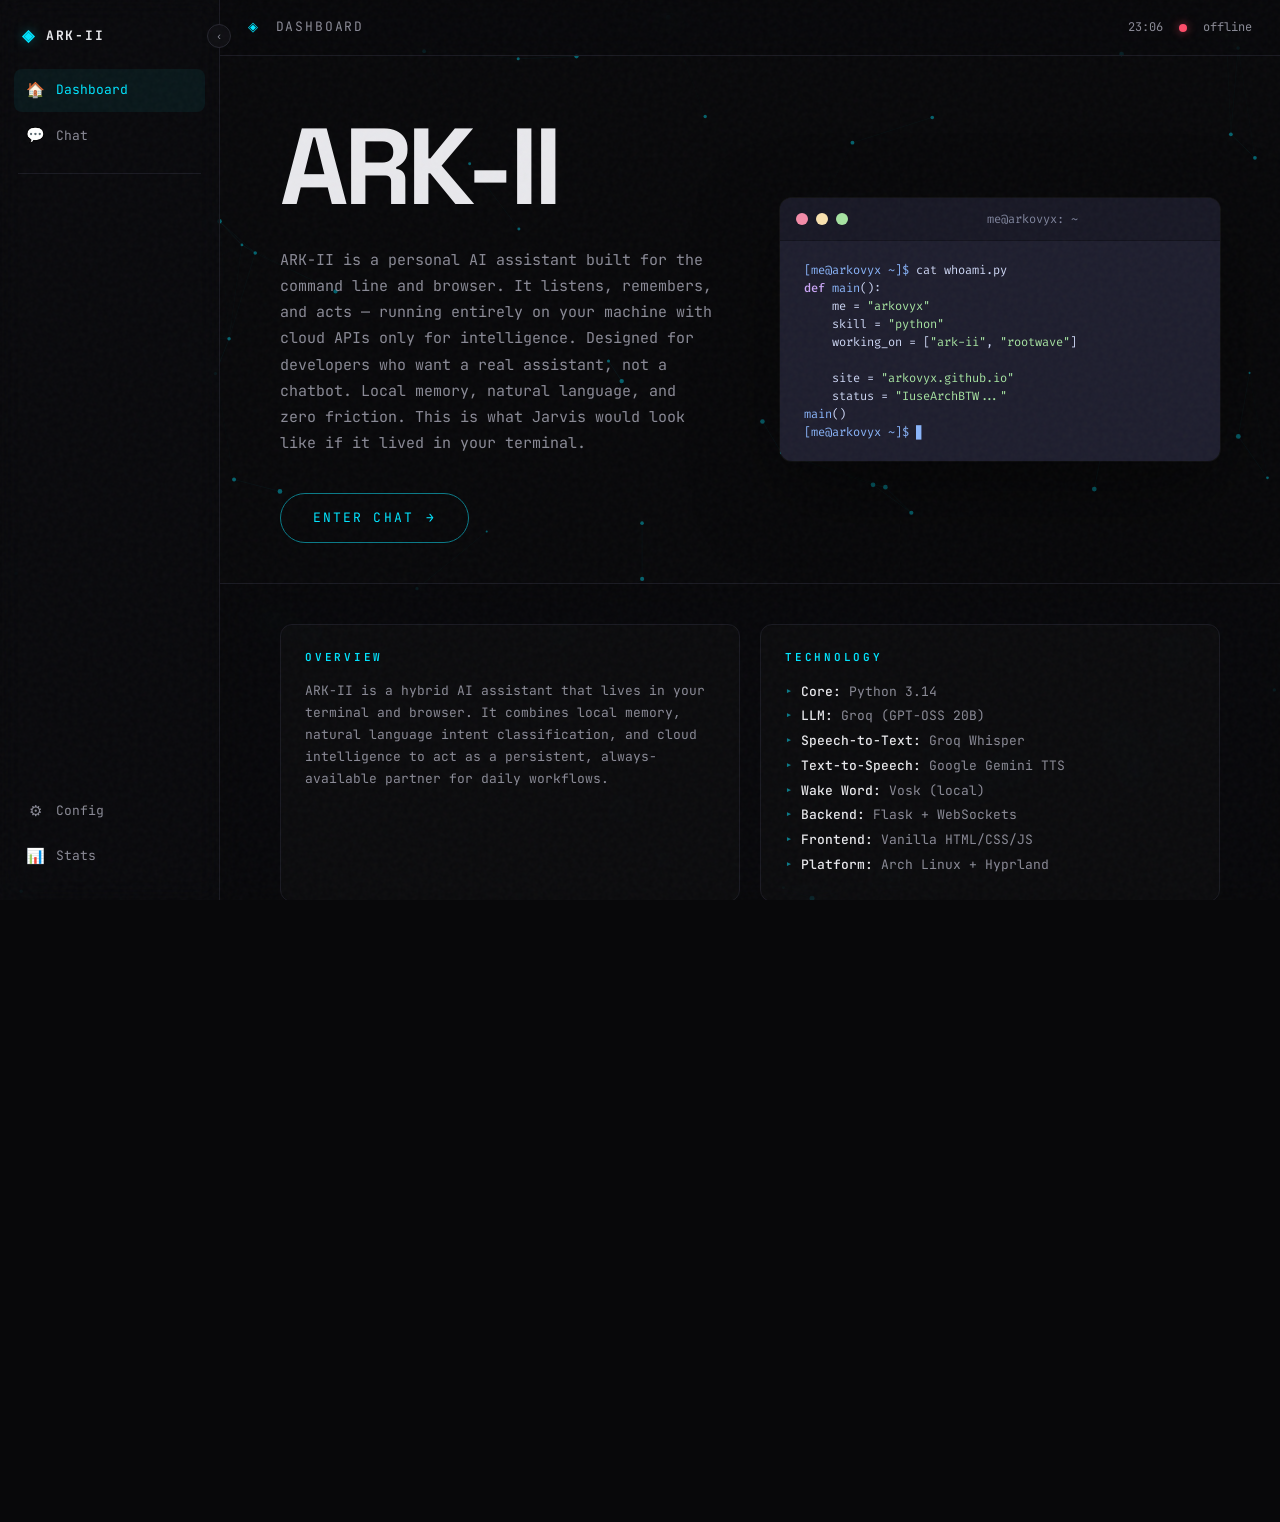
==== web/index.html @ 4f097d8c "fix: prevent duplicate side panel rendering" ====
<!DOCTYPE html>
<html lang="en">
<head>
    <meta charset="UTF-8" />
    <meta name="viewport" content="width=device-width, initial-scale=1.0" />
    <title>ARK-II</title>
    <link rel="preconnect" href="https://fonts.googleapis.com">
    <link rel="preconnect" href="https://fonts.gstatic.com" crossorigin>
    <link href="https://fonts.googleapis.com/css2?family=JetBrains+Mono:wght@300;400;500;700&display=swap" rel="stylesheet">
    <link href="https://fonts.googleapis.com/css2?family=Fira+Code:wght@300;400;500;700&display=swap" rel="stylesheet">
    <link href="https://fonts.googleapis.com/css2?family=Space+Grotesk:wght@300;400;500;600;700&display=swap" rel="stylesheet">
    <link rel="stylesheet" href="style.css" />
</head>
<body class="dashboard-body">
    <div class="grain"></div>
    <canvas id="bg-particles"></canvas>

    <aside class="sidebar" id="sidebar">
        <div class="sidebar-brand">
            <span class="mark">◈</span>
            <span class="name">ARK-II</span>
        </div>
        <a class="nav-item active" href="/">
            <span class="icon">🏠</span>
            <span class="label">Dashboard</span>
        </a>
        <a class="nav-item" href="/chat">
            <span class="icon">💬</span>
            <span class="label">Chat</span>
        </a>
        <div class="sidebar-divider"></div>
        <div class="sidebar-bottom">
            <a class="nav-item" href="#">
                <span class="icon">⚙</span>
                <span class="label">Config</span>
            </a>
            <a class="nav-item" href="#">
                <span class="icon">📊</span>
                <span class="label">Stats</span>
            </a>
        </div>
        <button class="sidebar-toggle" id="sidebar-toggle" title="Toggle sidebar">‹</button>
    </aside>

    <main class="main dashboard-main">
        <header class="header">
            <div class="page-title"><span class="mark">◈</span> Dashboard</div>
            <div class="header-right">
                <span class="clock" id="clock">--:--</span>
                <span class="status-dot" id="status-dot"></span>
                <span class="status-text" id="status-text">connecting</span>
            </div>
        </header>

        <section class="hero-section">
            <div class="hero-left">
                <h1 class="hero-title">ARK-II</h1>
                <p class="hero-description">
                    ARK-II is a personal AI assistant built for the command line and browser.
                    It listens, remembers, and acts — running entirely on your machine with
                    cloud APIs only for intelligence. Designed for developers who want a
                    real assistant, not a chatbot. Local memory, natural language, and
                    zero friction. This is what Jarvis would look like if it lived in
                    your terminal.
                </p>
                <a href="/chat" class="cta-button">
                    <span>Enter Chat</span>
                    <span class="arrow">→</span>
                </a>
            </div>

            <div class="hero-right">
                <div class="terminal-window">
                    <div class="terminal-header">
                        <div class="terminal-dots">
                            <span class="dot dot-red"></span>
                            <span class="dot dot-yellow"></span>
                            <span class="dot dot-green"></span>
                        </div>
                        <div class="terminal-title">me@arkovyx: ~</div>
                    </div>
                    <div class="terminal-body">
<pre class="terminal-pre">
<span class="t-prompt">[me@arkovyx ~]$</span> <span class="t-cmd">cat whoami.py</span>
<span class="t-code"><span class="t-kw">def</span> <span class="t-fn">main</span>():
    me = <span class="t-str">"arkovyx"</span>
    skill = <span class="t-str">"python"</span>
    working_on = [<span class="t-str">"ark-ii"</span>, <span class="t-str">"rootwave"</span>]

    site = <span class="t-str">"arkovyx.github.io"</span>
    status = <span class="t-str">"IuseArchBTW..."</span>
<span class="t-fn">main</span>()</span>
<span class="t-prompt">[me@arkovyx ~]$</span> <span class="t-cursor">▊</span>
</pre>
                    </div>
                </div>
            </div>
        </section>

        <section class="docs-section">
            <div class="docs-grid">
                <div class="doc-panel">
                    <div class="doc-title">Overview</div>
                    <p class="doc-text">
                        ARK-II is a hybrid AI assistant that lives in your terminal and
                        browser. It combines local memory, natural language intent
                        classification, and cloud intelligence to act as a persistent,
                        always-available partner for daily workflows.
                    </p>
                </div>

                <div class="doc-panel">
                    <div class="doc-title">Technology</div>
                    <ul class="doc-list">
                        <li><strong>Core:</strong> Python 3.14</li>
                        <li><strong>LLM:</strong> Groq (GPT-OSS 20B)</li>
                        <li><strong>Speech-to-Text:</strong> Groq Whisper</li>
                        <li><strong>Text-to-Speech:</strong> Google Gemini TTS</li>
                        <li><strong>Wake Word:</strong> Vosk (local)</li>
                        <li><strong>Backend:</strong> Flask + WebSockets</li>
                        <li><strong>Frontend:</strong> Vanilla HTML/CSS/JS</li>
                        <li><strong>Platform:</strong> Arch Linux + Hyprland</li>
                    </ul>
                </div>

                <div class="doc-panel">
                    <div class="doc-title">Real-World Problems</div>
                    <ul class="doc-list">
                        <li>Remembering context across sessions</li>
                        <li>Managing reminders without opening apps</li>
                        <li>Quick voice-to-action without lifting hands</li>
                        <li>Summarizing active windows on demand</li>
                        <li>Reading and writing from the terminal</li>
                    </ul>
                </div>

                <div class="doc-panel">
                    <div class="doc-title">How It Works</div>
                    <ul class="doc-list">
                        <li>User input (terminal, web, or voice)</li>
                        <li>Intent classified by NLP layer</li>
                        <li>Handler executes locally or calls AI</li>
                        <li>State written to <code>data/state.json</code></li>
                        <li>Web UI polls state every 500ms</li>
                        <li>Response spoken via Gemini TTS</li>
                    </ul>
                </div>

                <div class="doc-panel">
                    <div class="doc-title">Project Structure</div>
                    <ul class="doc-list code-list">
                        <li>src/core — brain, NLP, state</li>
                        <li>src/features — memory, reminders, voice</li>
                        <li>src/utils — paths, helpers</li>
                        <li>web — dashboard + chat UI</li>
                        <li>data — memory, state, commands</li>
                        <li>server.py — Flask bridge</li>
                    </ul>
                </div>

                <div class="doc-panel">
                    <div class="doc-title">Conclusion</div>
                    <p class="doc-text">
                        ARK-II is not a toy. It is a system designed to feel like a
                        true extension of the user — persistent, useful, and quiet.
                        Built on open tools, running on Arch Linux, and designed to
                        scale with the user's needs.
                    </p>
                </div>
            </div>
        </section>

        <footer class="footer">
            <div class="footer-icons">
                <a class="icon-link" href="https://github.com/arkovyx/ark-ii/" target="_blank" title="GitHub">
                    <svg width="16" height="16" viewBox="0 0 24 24" fill="currentColor">
                        <path d="M12 .5C5.65.5.5 5.65.5 12c0 5.08 3.29 9.39 7.86 10.91.58.1.79-.25.79-.56v-2c-3.2.7-3.88-1.36-3.88-1.36-.52-1.32-1.28-1.67-1.28-1.67-1.05-.72.08-.7.08-.7 1.16.08 1.77 1.19 1.77 1.19 1.03 1.77 2.7 1.26 3.36.96.1-.75.4-1.26.73-1.55-2.55-.29-5.24-1.28-5.24-5.68 0-1.26.45-2.29 1.19-3.1-.12-.29-.52-1.46.11-3.05 0 0 .97-.31 3.18 1.19a11 11 0 0 1 5.8 0c2.2-1.5 3.17-1.19 3.17-1.19.63 1.59.23 2.76.11 3.05.74.81 1.19 1.84 1.19 3.1 0 4.41-2.7 5.38-5.26 5.67.41.36.78 1.06.78 2.14v3.17c0 .31.21.67.8.56A11.5 11.5 0 0 0 23.5 12C23.5 5.65 18.35.5 12 .5z"/>
                    </svg>
                </a>
                <a class="icon-link" href="https://arkovyx.github.io/" target="_blank" title="Portfolio">
                    <svg width="16" height="16" viewBox="0 0 24 24" fill="none" stroke="currentColor" stroke-width="2" stroke-linecap="round" stroke-linejoin="round">
                        <circle cx="12" cy="12" r="10"/>
                        <line x1="2" y1="12" x2="22" y2="12"/>
                        <path d="M12 2a15.3 15.3 0 0 1 4 10 15.3 15.3 0 0 1-4 10 15.3 15.3 0 0 1-4-10 15.3 15.3 0 0 1 4-10z"/>
                    </svg>
                </a>
                <span class="icon-link" title="YouTube">
                    <svg width="16" height="16" viewBox="0 0 24 24" fill="currentColor">
                        <path d="M23.5 6.2a3 3 0 0 0-2.1-2.1C19.5 3.5 12 3.5 12 3.5s-7.5 0-9.4.6A3 3 0 0 0 .5 6.2C0 8.1 0 12 0 12s0 3.9.5 5.8a3 3 0 0 0 2.1 2.1c1.9.6 9.4.6 9.4.6s7.5 0 9.4-.6a3 3 0 0 0 2.1-2.1c.5-1.9.5-5.8.5-5.8s0-3.9-.5-5.8zM9.6 15.6V8.4l6.3 3.6-6.3 3.6z"/>
                    </svg>
                </span>
                <span class="icon-link" title="Instagram">
                    <svg width="16" height="16" viewBox="0 0 24 24" fill="none" stroke="currentColor" stroke-width="2" stroke-linecap="round" stroke-linejoin="round">
                        <rect x="2" y="2" width="20" height="20" rx="5"/>
                        <path d="M16 11.4a4 4 0 1 1-7.9 1.2 4 4 0 0 1 7.9-1.2z"/>
                        <line x1="17.5" y1="6.5" x2="17.5" y2="6.5"/>
                    </svg>
                </span>
            </div>
            <div class="footer-meta">v2.0.0 · Made by arkovyx · © 2026</div>
        </footer>
    </main>

    <script src="dashboard.js"></script>
</body>
</html>
---- web/style.css ----
/* ============================================
   RESET + BASE
   ============================================ */
*, *::before, *::after {
    box-sizing: border-box;
    margin: 0;
    padding: 0;
}

:root {
    --bg: #08080a;
    --panel: #0e0e12;
    --border: #1a1a22;
    --border-2: #26262f;
    --text: #e8e8ec;
    --text-dim: #8a8a96;
    --text-faint: #4a4a52;
    --accent: #00e5ff;
    --accent-dim: #0a7a88;
    --accent-glow: rgba(0, 229, 255, 0.35);
    --warn: #ffb347;
    --err: #ff4d6a;
    --ok: #22e08b;
    --radius: 12px;
    --radius-sm: 8px;
    --ease: cubic-bezier(0.22, 0.61, 0.36, 1);
}

html, body {
    height: 100%;
    background: var(--bg);
    color: var(--text);
    font-family: 'JetBrains Mono', ui-monospace, Menlo, monospace;
    font-size: 14px;
    line-height: 1.55;
    -webkit-font-smoothing: antialiased;
    overflow: hidden;
}

body {
    display: flex;
}

/* Grain overlay */
.grain {
    position: fixed;
    inset: 0;
    pointer-events: none;
    opacity: 0.035;
    z-index: 100;
    background-image: url("data:image/svg+xml,%3Csvg viewBox='0 0 200 200' xmlns='http://www.w3.org/2000/svg'%3E%3Cfilter id='n'%3E%3CfeTurbulence type='fractalNoise' baseFrequency='0.9' numOctaves='2'/%3E%3C/filter%3E%3Crect width='100%25' height='100%25' filter='url(%23n)'/%3E%3C/svg%3E");
}

/* Glows */
.glow-top, .glow-bottom {
    position: fixed;
    left: 50%;
    transform: translateX(-50%);
    pointer-events: none;
    z-index: 0;
}
.glow-top {
    top: -40%;
    width: 80vw;
    height: 80vh;
    background: radial-gradient(circle, rgba(0, 229, 255, 0.06) 0%, transparent 60%);
}
.glow-bottom {
    bottom: -50%;
    width: 90vw;
    height: 80vh;
    background: radial-gradient(circle, rgba(120, 0, 255, 0.05) 0%, transparent 60%);
}

/* ============================================
   SIDEBAR
   ============================================ */
.sidebar {
    width: 220px;
    background: rgba(10, 10, 14, 0.6);
    backdrop-filter: blur(12px);
    border-right: 1px solid var(--border);
    display: flex;
    flex-direction: column;
    padding: 20px 14px;
    transition: width 0.25s var(--ease);
    position: relative;
    z-index: 10;
}

.sidebar.collapsed {
    width: 60px;
}

.sidebar-brand {
    display: flex;
    align-items: center;
    gap: 10px;
    font-weight: 700;
    letter-spacing: 0.14em;
    font-size: 13px;
    padding: 4px 8px 20px;
    color: var(--text);
    white-space: nowrap;
    overflow: hidden;
}

.sidebar-brand .mark {
    color: var(--accent);
    text-shadow: 0 0 12px var(--accent-glow);
    font-size: 16px;
    flex-shrink: 0;
}

.sidebar.collapsed .sidebar-brand .name {
    opacity: 0;
    width: 0;
}

.nav-item {
    display: flex;
    align-items: center;
    gap: 12px;
    padding: 10px 12px;
    border-radius: var(--radius-sm);
    color: var(--text-dim);
    text-decoration: none;
    font-size: 13px;
    transition: all 0.2s var(--ease);
    margin-bottom: 2px;
    white-space: nowrap;
    overflow: hidden;
}

.nav-item:hover {
    background: rgba(255, 255, 255, 0.03);
    color: var(--text);
}

.nav-item.active {
    background: rgba(0, 229, 255, 0.06);
    color: var(--accent);
}

.nav-item .icon {
    flex-shrink: 0;
    width: 18px;
    text-align: center;
    font-size: 15px;
}

.sidebar.collapsed .nav-item .label {
    opacity: 0;
    width: 0;
}

.sidebar-divider {
    height: 1px;
    background: var(--border);
    margin: 14px 4px;
}

.sidebar-bottom {
    margin-top: auto;
}

.sidebar-toggle {
    position: absolute;
    top: 24px;
    right: -12px;
    width: 24px;
    height: 24px;
    border-radius: 50%;
    background: var(--panel);
    border: 1px solid var(--border-2);
    color: var(--text-dim);
    cursor: pointer;
    font-size: 11px;
    display: flex;
    align-items: center;
    justify-content: center;
    transition: all 0.2s var(--ease);
    z-index: 11;
}

.sidebar-toggle:hover {
    color: var(--accent);
    border-color: var(--accent-dim);
}

/* ============================================
   MAIN AREA
   ============================================ */
.main {
    flex: 1;
    display: flex;
    flex-direction: column;
    position: relative;
    z-index: 5;
    min-width: 0;
}

.header {
    height: 56px;
    display: flex;
    align-items: center;
    justify-content: space-between;
    padding: 0 28px;
    border-bottom: 1px solid var(--border);
    background: rgba(8, 8, 10, 0.4);
    backdrop-filter: blur(12px);
}

.page-title {
    font-size: 13px;
    letter-spacing: 0.14em;
    text-transform: uppercase;
    color: var(--text-dim);
}

.header-right {
    display: flex;
    align-items: center;
    gap: 16px;
    font-size: 12px;
    color: var(--text-dim);
}

.clock {
    font-variant-numeric: tabular-nums;
}

.status-dot {
    width: 8px;
    height: 8px;
    border-radius: 50%;
    background: var(--text-faint);
    transition: all 0.3s var(--ease);
}

.status-dot.online {
    background: var(--ok);
    box-shadow: 0 0 10px rgba(34, 224, 139, 0.6);
    animation: dot-pulse 2s ease-in-out infinite;
}

.status-dot.offline {
    background: var(--err);
    box-shadow: 0 0 10px rgba(255, 77, 106, 0.6);
}

@keyframes dot-pulse {
    0%, 100% { opacity: 1; }
    50% { opacity: 0.5; }
}

.status-text {
    color: var(--text-dim);
    text-transform: lowercase;
}

/* ============================================
   DASHBOARD PAGE
   ============================================ */
.dashboard {
    flex: 1;
    display: flex;
    flex-direction: column;
    align-items: center;
    justify-content: center;
    position: relative;
    padding: 40px;
}

.dashboard canvas {
    position: absolute;
    inset: 0;
    width: 100%;
    height: 100%;
    z-index: 1;
}

.dashboard-content {
    position: relative;
    z-index: 2;
    display: flex;
    flex-direction: column;
    align-items: center;
    gap: 28px;
    text-align: center;
}

.wordmark {
    font-size: 44px;
    font-weight: 700;
    letter-spacing: 0.2em;
    color: var(--text);
    text-shadow: 0 0 30px rgba(0, 229, 255, 0.15);
}

.wordmark .mark {
    color: var(--accent);
    text-shadow: 0 0 30px var(--accent-glow);
}

.tagline {
    font-size: 12px;
    letter-spacing: 0.3em;
    text-transform: uppercase;
    color: var(--text-faint);
    margin-top: -16px;
}

.state-label {
    font-size: 11px;
    letter-spacing: 0.4em;
    text-transform: uppercase;
    color: var(--text-faint);
    transition: color 0.3s var(--ease);
}

.state-label.thinking { color: var(--warn); }
.state-label.speaking { color: var(--accent); text-shadow: 0 0 12px var(--accent-glow); }

.cta {
    display: inline-flex;
    align-items: center;
    gap: 8px;
    padding: 12px 28px;
    border: 1px solid var(--accent-dim);
    border-radius: 999px;
    background: rgba(0, 229, 255, 0.04);
    color: var(--accent);
    text-decoration: none;
    font-size: 12px;
    letter-spacing: 0.16em;
    text-transform: uppercase;
    transition: all 0.25s var(--ease);
    margin-top: 8px;
}

.cta:hover {
    background: rgba(0, 229, 255, 0.1);
    border-color: var(--accent);
    box-shadow: 0 0 30px rgba(0, 229, 255, 0.15);
    transform: translateY(-1px);
}

.dashboard-footer {
    position: absolute;
    bottom: 28px;
    left: 50%;
    transform: translateX(-50%);
    display: flex;
    gap: 28px;
    z-index: 3;
}

.icon-link {
    color: var(--text-faint);
    font-size: 18px;
    text-decoration: none;
    transition: all 0.25s var(--ease);
    display: flex;
    align-items: center;
    justify-content: center;
    width: 32px;
    height: 32px;
    border-radius: 50%;
}

.icon-link:hover {
    color: var(--accent);
    background: rgba(0, 229, 255, 0.06);
    transform: translateY(-2px);
}

/* ============================================
   CHAT PAGE
   ============================================ */
.chat-log {
    flex: 1;
    overflow-y: auto;
    padding: 24px 48px 24px;
    scroll-behavior: smooth;
}

.chat-log::-webkit-scrollbar {
    width: 6px;
}

.chat-log::-webkit-scrollbar-track {
    background: transparent;
}

.chat-log::-webkit-scrollbar-thumb {
    background: var(--border-2);
    border-radius: 3px;
}

.chat-log::-webkit-scrollbar-thumb:hover {
    background: var(--text-faint);
}

.empty {
    height: 100%;
    display: flex;
    flex-direction: column;
    align-items: center;
    justify-content: center;
    gap: 12px;
    color: var(--text-faint);
}

.empty-line {
    font-size: 24px;
    color: var(--border-2);
    animation: pulse-mark 4s ease-in-out infinite;
}

@keyframes pulse-mark {
    0%, 100% { opacity: 1; }
    50% { opacity: 0.3; }
}

.empty-text {
    font-size: 12px;
    letter-spacing: 0.1em;
}

.message {
    display: grid;
    grid-template-columns: 80px 1fr;
    gap: 20px;
    padding: 18px 0;
    opacity: 0;
    transform: translateY(6px);
    animation: msg-in 0.4s var(--ease) forwards;
    position: relative;
}

@keyframes msg-in {
    to {
        opacity: 1;
        transform: translateY(0);
    }
}

.message + .message {
    border-top: 1px solid var(--border);
}

.message .who {
    font-size: 11px;
    text-transform: uppercase;
    letter-spacing: 0.15em;
    color: var(--text-faint);
    padding-top: 3px;
    display: flex;
    flex-direction: column;
    gap: 4px;
}

.message .who .time {
    color: var(--text-faint);
    font-size: 10px;
    letter-spacing: 0.05em;
    text-transform: none;
    opacity: 0.6;
}

.message.user .who .label { color: var(--accent-dim); }
.message.ark .who .label { color: var(--accent); }

.message .what {
    color: var(--text);
    white-space: pre-wrap;
    word-break: break-word;
    line-height: 1.65;
    position: relative;
}

.message.user .what {
    color: var(--text-dim);
}

.copy-btn {
    position: absolute;
    top: 0;
    right: 0;
    background: var(--panel);
    border: 1px solid var(--border-2);
    color: var(--text-faint);
    padding: 4px 10px;
    border-radius: 6px;
    font-family: inherit;
    font-size: 10px;
    letter-spacing: 0.1em;
    cursor: pointer;
    opacity: 0;
    transition: all 0.2s var(--ease);
    text-transform: uppercase;
}

.message:hover .copy-btn {
    opacity: 1;
}

.copy-btn:hover {
    color: var(--accent);
    border-color: var(--accent-dim);
    background: rgba(0, 229, 255, 0.05);
}

.copy-btn.copied {
    color: var(--ok);
    border-color: var(--ok);
}

/* ============================================
   INPUT BAR
   ============================================ */
.input-bar {
    display: grid;
    grid-template-columns: 24px 1fr auto auto;
    align-items: center;
    gap: 12px;
    padding: 14px 28px;
    border-top: 1px solid var(--border);
    background: rgba(8, 8, 10, 0.6);
    backdrop-filter: blur(12px);
}

.prompt-symbol {
    color: var(--accent);
    font-size: 18px;
    text-shadow: 0 0 12px var(--accent-glow);
    transition: opacity 0.3s var(--ease);
}

.input-bar:focus-within .prompt-symbol {
    animation: pulse-mark 1.6s ease-in-out infinite;
}

#input {
    background: transparent;
    border: none;
    outline: none;
    color: var(--text);
    font-family: inherit;
    font-size: 14px;
    letter-spacing: 0.02em;
    caret-color: var(--accent);
    padding: 8px 0;
    min-width: 0;
}

#input::placeholder {
    color: var(--text-faint);
    font-style: italic;
}

.mic-btn, .send-btn {
    background: transparent;
    border: 1px solid var(--border-2);
    color: var(--text-dim);
    width: 38px;
    height: 38px;
    border-radius: var(--radius-sm);
    cursor: pointer;
    font-family: inherit;
    font-size: 15px;
    transition: all 0.2s var(--ease);
    display: flex;
    align-items: center;
    justify-content: center;
    position: relative;
}

.mic-btn:disabled {
    opacity: 0.35;
    cursor: not-allowed;
}

.mic-btn:not(:disabled):hover {
    border-color: var(--accent-dim);
    color: var(--accent);
}

.send-btn:hover {
    border-color: var(--accent-dim);
    color: var(--accent);
    background: rgba(0, 229, 255, 0.05);
}

.send-btn:active {
    transform: scale(0.94);
}

/* Tooltip */
.mic-btn::after {
    content: "mic coming soon";
    position: absolute;
    bottom: calc(100% + 8px);
    left: 50%;
    transform: translateX(-50%);
    background: var(--panel);
    border: 1px solid var(--border-2);
    color: var(--text-dim);
    padding: 4px 10px;
    border-radius: 6px;
    font-size: 10px;
    white-space: nowrap;
    opacity: 0;
    pointer-events: none;
    transition: opacity 0.2s var(--ease);
    letter-spacing: 0.05em;
}

.mic-btn:disabled:hover::after {
    opacity: 1;
}

/* ============================================
   DASHBOARD PAGE — LAYOUT
   ============================================ */
.dashboard-page .main {
    height: 100vh;
}

.dashboard {
    flex: 1;
    display: grid;
    grid-template-rows: 1fr auto auto;
    position: relative;
    overflow: hidden;
}

.dashboard canvas {
    position: absolute;
    inset: 0;
    width: 100%;
    height: 100%;
    z-index: 1;
}

.dashboard-hero {
    position: relative;
    z-index: 2;
    display: flex;
    flex-direction: column;
    align-items: center;
    justify-content: center;
    gap: 12px;
    padding: 40px;
    pointer-events: none;
}

.wordmark {
    font-size: 42px;
    font-weight: 700;
    letter-spacing: 0.22em;
    color: var(--text);
    text-shadow: 0 0 30px rgba(0, 229, 255, 0.15);
    pointer-events: auto;
}

.wordmark .mark {
    color: var(--accent);
    text-shadow: 0 0 30px var(--accent-glow);
}

.tagline {
    font-size: 11px;
    letter-spacing: 0.32em;
    text-transform: uppercase;
    color: var(--text-faint);
    pointer-events: auto;
}

.state-label {
    font-size: 11px;
    letter-spacing: 0.4em;
    text-transform: uppercase;
    color: var(--text-faint);
    transition: color 0.3s var(--ease);
    margin-top: 8px;
}

.state-label.thinking { color: var(--warn); }
.state-label.speaking { color: var(--accent); text-shadow: 0 0 12px var(--accent-glow); }

/* Info grid */
.dashboard-grid {
    position: relative;
    z-index: 2;
    display: grid;
    grid-template-columns: 1fr 1fr;
    gap: 16px;
    padding: 24px 48px;
    border-top: 1px solid var(--border);
    background: rgba(8, 8, 10, 0.55);
    backdrop-filter: blur(14px);
}

.panel {
    display: flex;
    flex-direction: column;
    gap: 4px;
}

.panel-title {
    font-size: 10px;
    letter-spacing: 0.25em;
    text-transform: uppercase;
    color: var(--text-faint);
    margin-bottom: 10px;
}

.stat-row {
    display: flex;
    justify-content: space-between;
    align-items: center;
    padding: 6px 0;
    font-size: 13px;
    border-bottom: 1px solid transparent;
    transition: border-color 0.2s var(--ease);
}

.stat-row:hover {
    border-bottom-color: var(--border);
}

.stat-label {
    color: var(--text-faint);
    letter-spacing: 0.05em;
}

.stat-value {
    color: var(--text);
    font-variant-numeric: tabular-nums;
}

.action-row {
    display: grid;
    grid-template-columns: 24px 1fr 20px;
    align-items: center;
    gap: 12px;
    padding: 10px 0;
    color: var(--text-dim);
    text-decoration: none;
    font-size: 13px;
    transition: all 0.2s var(--ease);
    border-radius: 6px;
}

.action-row:hover {
    color: var(--accent);
    padding-left: 6px;
}

.action-icon {
    font-size: 15px;
    text-align: center;
}

.action-label {
    letter-spacing: 0.03em;
}

.action-arrow {
    opacity: 0.4;
    transition: transform 0.2s var(--ease), opacity 0.2s var(--ease);
    font-size: 14px;
}

.action-row:hover .action-arrow {
    opacity: 1;
    transform: translateX(4px);
}

/* Footer */
.footer {
    position: relative;
    z-index: 2;
    display: flex;
    flex-direction: column;
    align-items: center;
    gap: 10px;
    padding: 18px 48px;
    border-top: 1px solid var(--border);
    background: rgba(8, 8, 10, 0.6);
    backdrop-filter: blur(12px);
}

.footer-icons {
    display: flex;
    gap: 20px;
}

.icon-link {
    color: var(--text-faint);
    width: 30px;
    height: 30px;
    display: flex;
    align-items: center;
    justify-content: center;
    border-radius: 50%;
    transition: all 0.2s var(--ease);
    text-decoration: none;
    cursor: pointer;
}

.icon-link:hover {
    color: var(--accent);
    background: rgba(0, 229, 255, 0.06);
    transform: translateY(-1px);
}

.footer-meta {
    font-size: 10px;
    letter-spacing: 0.15em;
    color: var(--text-faint);
    text-transform: uppercase;
}

/* Page title mark */
.page-title .mark {
    color: var(--accent);
    margin-right: 6px;
}

/* ============================================
   SMALL HEADER RING (CHAT PAGE)
   ============================================ */
.header-ring {
    width: 28px;
    height: 28px;
    display: block;
    margin-right: 4px;
}

/* ============================================
   CHAT PAGE — BACKGROUND RING
   ============================================ */
#bg-ring {
    position: fixed;
    inset: 0;
    width: 100vw;
    height: 100vh;
    z-index: 0;
    pointer-events: none;
}

/* Chat page: make sure main + sidebar are above the ring */
.chat-body .main,
.chat-body .sidebar {
    position: relative;
    z-index: 2;
}

/* Make chat and sidebar semi-transparent to show the ring */
.chat-body .chat-log {
    background: rgba(8, 8, 10, 0.55);
    backdrop-filter: blur(14px);
}

.chat-body .sidebar {
    background: rgba(10, 10, 14, 0.65);
    backdrop-filter: blur(16px);
}

.chat-body .header,
.chat-body .input-bar {
    background: rgba(8, 8, 10, 0.7);
    backdrop-filter: blur(14px);
}

/* ============================================
   DASHBOARD — MINIMAL (emptied for future idea)
   ============================================ */
.dashboard-page .dashboard {
    grid-template-rows: 1fr;
}

.dashboard-page .dashboard-hero {
    display: none;
}

.dashboard-page .dashboard-grid {
    display: none;
}

/* ============================================
   DASHBOARD PAGE — COMPLETE STYLES
   ============================================ */
.dashboard-body {
    overflow-y: auto;
    display: block;
}

#bg-particles {
    position: fixed;
    inset: 0;
    width: 100vw;
    height: 100vh;
    z-index: 0;
    pointer-events: none;
}

.dashboard-body .sidebar {
    position: fixed;
    left: 0;
    top: 0;
    height: 100vh;
    z-index: 10;
}

.dashboard-main {
    margin-left: 220px;
    min-height: 100vh;
    display: flex;
    flex-direction: column;
    position: relative;
    z-index: 2;
    transition: margin-left 0.25s var(--ease);
}

.sidebar.collapsed ~ .dashboard-main {
    margin-left: 60px;
}

/* ============================================
   HERO SECTION
   ============================================ */
.hero-section {
    flex: 1;
    display: grid;
    grid-template-columns: 1fr 1fr;
    gap: 60px;
    align-items: center;
    padding: 60px 60px 40px;
    max-width: 1400px;
    margin: 0 auto;
    width: 100%;
}

.hero-left {
    display: flex;
    flex-direction: column;
    gap: 28px;
}

.hero-title {
    font-family: 'Space Grotesk', sans-serif;
    font-size: 108px;
    font-weight: 700;
    line-height: 0.95;
    letter-spacing: -0.04em;
    color: var(--text);
    cursor: default;
    transition: all 0.4s var(--ease);
    position: relative;
    background: linear-gradient(135deg, var(--text) 0%, var(--text) 40%, var(--accent) 100%);
    background-size: 200% 200%;
    background-position: 0% 50%;
    -webkit-background-clip: text;
    background-clip: text;
    -webkit-text-fill-color: transparent;
    animation: hero-gradient 8s ease infinite;
}

.hero-title:hover {
    text-shadow: 0 0 60px rgba(0, 229, 255, 0.4);
    letter-spacing: -0.02em;
}

@keyframes hero-gradient {
    0%, 100% { background-position: 0% 50%; }
    50% { background-position: 100% 50%; }
}

.hero-description {
    font-size: 15px;
    line-height: 1.75;
    color: var(--text-dim);
    max-width: 520px;
}

.cta-button {
    display: inline-flex;
    align-items: center;
    gap: 12px;
    padding: 14px 32px;
    background: transparent;
    border: 1px solid var(--accent-dim);
    border-radius: 999px;
    color: var(--accent);
    text-decoration: none;
    font-size: 13px;
    letter-spacing: 0.16em;
    text-transform: uppercase;
    transition: all 0.25s var(--ease);
    align-self: flex-start;
    margin-top: 8px;
}

.cta-button:hover {
    background: rgba(0, 229, 255, 0.08);
    border-color: var(--accent);
    box-shadow: 0 0 40px rgba(0, 229, 255, 0.15);
    transform: translateX(4px);
}

.cta-button .arrow {
    transition: transform 0.25s var(--ease);
}

.cta-button:hover .arrow {
    transform: translateX(4px);
}

/* ============================================
   TERMINAL WINDOW
   ============================================ */
.hero-right {
    display: flex;
    justify-content: flex-end;
}

.terminal-window {
    width: 100%;
    max-width: 640px;
    border-radius: 12px;
    overflow: hidden;
    box-shadow:
        0 30px 80px rgba(0, 0, 0, 0.5),
        0 0 0 1px rgba(255, 255, 255, 0.05);
    background: #1e1e2e;
}

.terminal-header {
    background: #181825;
    padding: 12px 16px;
    display: flex;
    align-items: center;
    gap: 12px;
    border-bottom: 1px solid #11111b;
}

.terminal-dots {
    display: flex;
    gap: 8px;
}

.dot {
    width: 12px;
    height: 12px;
    border-radius: 50%;
}

.dot-red    { background: #f38ba8; }
.dot-yellow { background: #f9e2af; }
.dot-green  { background: #a6e3a1; }

.terminal-title {
    font-family: 'Fira Code', monospace;
    font-size: 12px;
    color: #7f849c;
    margin-left: auto;
    margin-right: auto;
}

.terminal-body {
    padding: 20px 24px;
    font-family: 'Fira Code', monospace;
    font-size: 12px;
    line-height: 1.5;
    color: #cdd6f4;
    overflow-x: auto;
}

.terminal-pre {
    margin: 0;
    white-space: pre;
    font-family: 'Fira Code', monospace;
}

.t-prompt { color: #89b4fa; }
.t-cmd    { color: #cdd6f4; }
.t-key    { color: #cba6f7; font-weight: 500; }
.t-val    { color: #cdd6f4; }
.t-icon   { color: #89dceb; }
.t-sep    { color: #45475a; }
.t-band   { color: #f9e2af; }
.t-band-text { color: #f38ba8; font-weight: 600; }
.t-cursor {
    color: #89b4fa;
    animation: blink 1s step-end infinite;
}

@keyframes blink {
    0%, 50% { opacity: 1; }
    51%, 100% { opacity: 0; }
}

/* ============================================
   DOCS SECTION
   ============================================ */
.docs-section {
    padding: 40px 60px 40px;
    max-width: 1400px;
    margin: 0 auto;
    width: 100%;
    border-top: 1px solid var(--border);
    background: rgba(8, 8, 10, 0.4);
    backdrop-filter: blur(12px);
}

.docs-grid {
    display: grid;
    grid-template-columns: repeat(auto-fit, minmax(320px, 1fr));
    gap: 20px;
}

.doc-panel {
    background: rgba(255, 255, 255, 0.015);
    border: 1px solid var(--border);
    border-radius: 12px;
    padding: 24px;
    transition: all 0.25s var(--ease);
}

.doc-panel:hover {
    border-color: var(--border-2);
    background: rgba(255, 255, 255, 0.025);
}

.doc-title {
    font-size: 11px;
    letter-spacing: 0.25em;
    text-transform: uppercase;
    color: var(--accent);
    margin-bottom: 14px;
    font-weight: 600;
}

.doc-text {
    font-size: 13px;
    line-height: 1.7;
    color: var(--text-dim);
}

.doc-list {
    list-style: none;
    padding: 0;
    margin: 0;
}

.doc-list li {
    font-size: 13px;
    line-height: 1.9;
    color: var(--text-dim);
    padding-left: 16px;
    position: relative;
}

.doc-list li::before {
    content: "▸";
    position: absolute;
    left: 0;
    color: var(--accent-dim);
}

.doc-list strong {
    color: var(--text);
    font-weight: 500;
}

.doc-list code {
    background: rgba(0, 229, 255, 0.08);
    color: var(--accent);
    padding: 1px 6px;
    border-radius: 4px;
    font-size: 12px;
    font-family: 'JetBrains Mono', monospace;
}

.code-list li {
    font-family: 'JetBrains Mono', monospace;
    font-size: 12px;
}

/* Responsive */
@media (max-width: 1100px) {
    .hero-section {
        grid-template-columns: 1fr;
        padding: 40px 32px;
    }
    .hero-title {
        font-size: 72px;
    }
    .hero-right {
        justify-content: center;
    }
    .docs-section {
        padding: 32px;
    }
    .dashboard-main {
        margin-left: 60px;
    }
    .sidebar {
        width: 60px;
    }
    .sidebar .name,
    .sidebar .label {
        display: none;
    }
}

/* ============================================
   CHAT PAGE — LAYOUT
   ============================================ */
.chat-body {
    display: flex;
    height: 100vh;
    overflow: hidden;
}

.chat-body .sidebar {
    position: relative;
    flex-shrink: 0;
    height: 100vh;
    z-index: 10;
}

.chat-body .chat-main {
    flex: 1;
    display: flex;
    flex-direction: column;
    min-width: 0;
    position: relative;
    z-index: 5;
}

.chat-body #bg-ring {
    position: fixed;
    inset: 0;
    width: 100vw;
    height: 100vh;
    z-index: 0;
    pointer-events: none;
}

/* Make chat panels translucent so ring shows through */
.chat-body .chat-log {
    background: rgba(8, 8, 10, 0.5);
    backdrop-filter: blur(14px);
}

.chat-body .sidebar {
    background: rgba(10, 10, 14, 0.65);
    backdrop-filter: blur(16px);
}

.chat-body .header,
.chat-body .input-bar {
    background: rgba(8, 8, 10, 0.7);
    backdrop-filter: blur(14px);
}

/* Syntax highlighting for catppuccin terminal */
.t-code { color: #cdd6f4; }
.t-kw   { color: #cba6f7; font-weight: 500; }
.t-fn   { color: #89b4fa; }
.t-str  { color: #a6e3a1; }
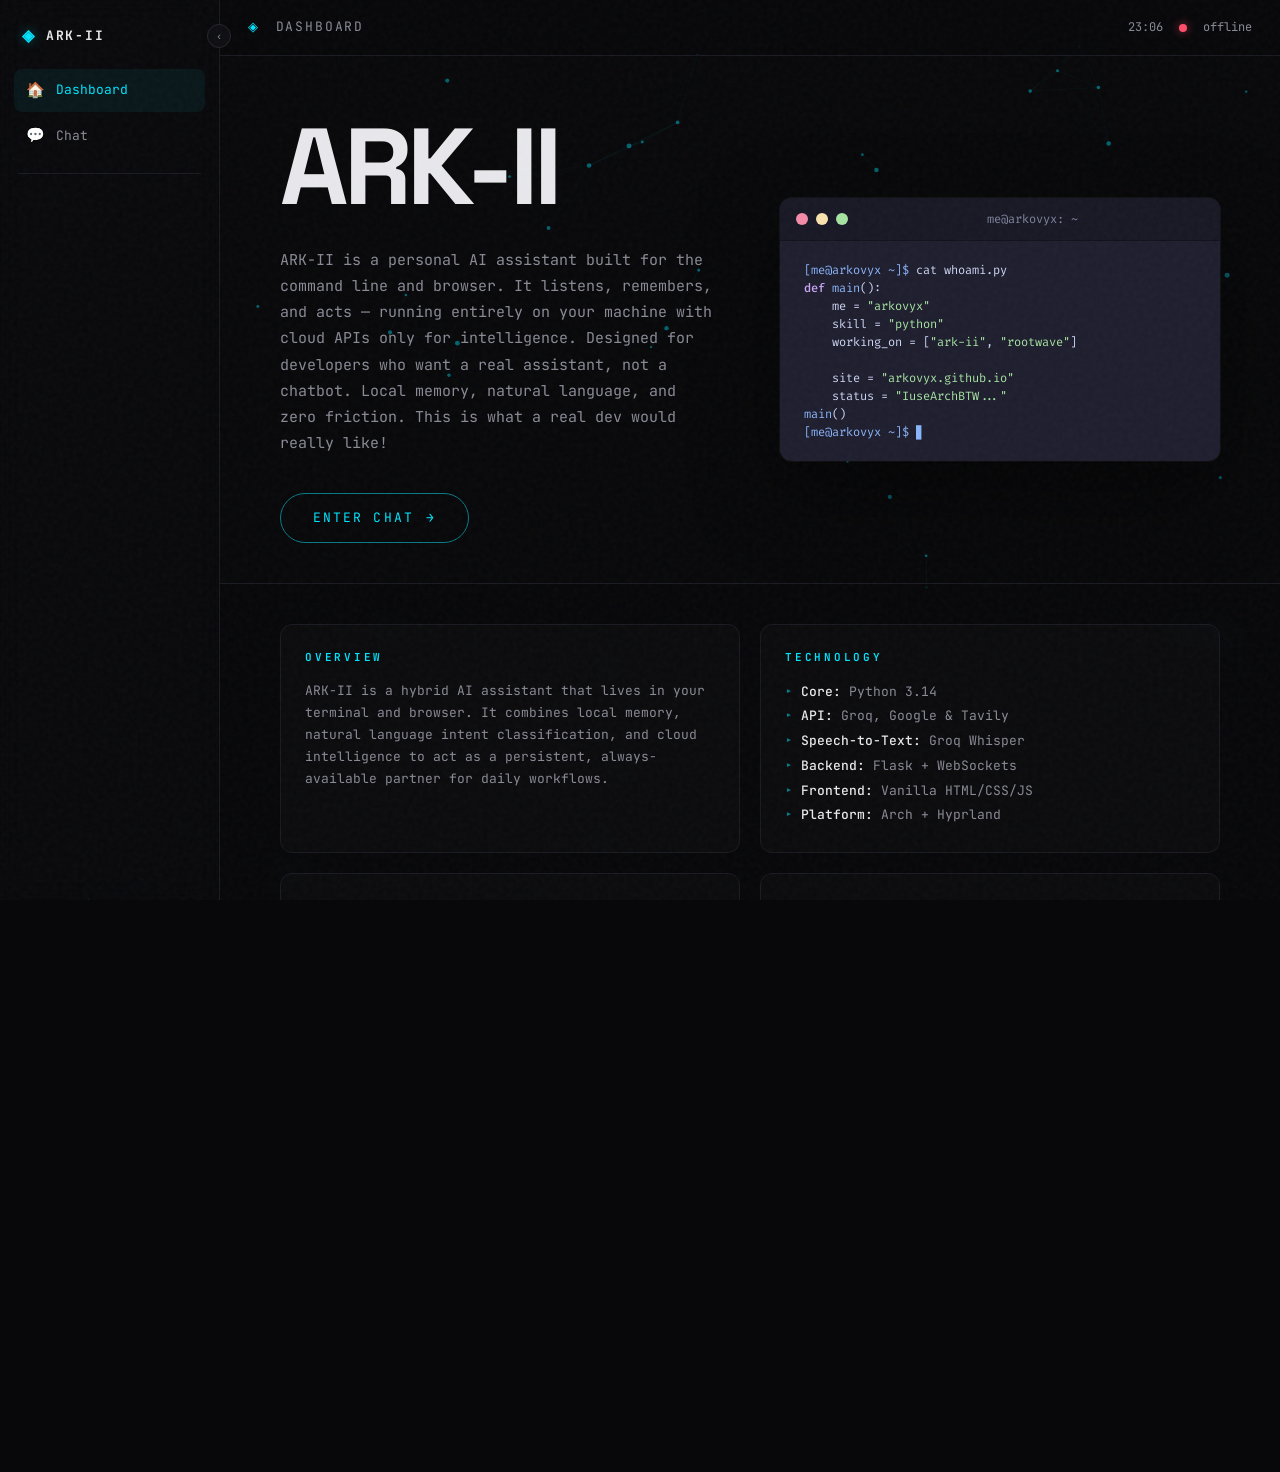
==== commit b4ac653c: "update web structure" ====
--- a/web/index.html
+++ b/web/index.html
@@ -29,16 +29,6 @@
             <span class="label">Chat</span>
         </a>
         <div class="sidebar-divider"></div>
-        <div class="sidebar-bottom">
-            <a class="nav-item" href="#">
-                <span class="icon">⚙</span>
-                <span class="label">Config</span>
-            </a>
-            <a class="nav-item" href="#">
-                <span class="icon">📊</span>
-                <span class="label">Stats</span>
-            </a>
-        </div>
         <button class="sidebar-toggle" id="sidebar-toggle" title="Toggle sidebar">‹</button>
     </aside>
 
@@ -60,8 +50,7 @@
                     It listens, remembers, and acts — running entirely on your machine with
                     cloud APIs only for intelligence. Designed for developers who want a
                     real assistant, not a chatbot. Local memory, natural language, and
-                    zero friction. This is what Jarvis would look like if it lived in
-                    your terminal.
+                    zero friction. This is what a real dev would really like!
                 </p>
                 <a href="/chat" class="cta-button">
                     <span>Enter Chat</span>
@@ -113,13 +102,11 @@
                     <div class="doc-title">Technology</div>
                     <ul class="doc-list">
                         <li><strong>Core:</strong> Python 3.14</li>
-                        <li><strong>LLM:</strong> Groq (GPT-OSS 20B)</li>
+                        <li><strong>API:</strong> Groq, Google & Tavily</li>
                         <li><strong>Speech-to-Text:</strong> Groq Whisper</li>
-                        <li><strong>Text-to-Speech:</strong> Google Gemini TTS</li>
-                        <li><strong>Wake Word:</strong> Vosk (local)</li>
                         <li><strong>Backend:</strong> Flask + WebSockets</li>
                         <li><strong>Frontend:</strong> Vanilla HTML/CSS/JS</li>
-                        <li><strong>Platform:</strong> Arch Linux + Hyprland</li>
+                        <li><strong>Platform:</strong> Arch + Hyprland</li>
                     </ul>
                 </div>
 
@@ -135,25 +122,25 @@
                 </div>
 
                 <div class="doc-panel">
-                    <div class="doc-title">How It Works</div>
+                    <div class="doc-title">Workflow</div>
                     <ul class="doc-list">
-                        <li>User input (terminal, web, or voice)</li>
+                        <li>User input</li>
                         <li>Intent classified by NLP layer</li>
                         <li>Handler executes locally or calls AI</li>
                         <li>State written to <code>data/state.json</code></li>
                         <li>Web UI polls state every 500ms</li>
-                        <li>Response spoken via Gemini TTS</li>
+                        <li>Response printed.</li>
                     </ul>
                 </div>
 
                 <div class="doc-panel">
                     <div class="doc-title">Project Structure</div>
                     <ul class="doc-list code-list">
-                        <li>src/core — brain, NLP, state</li>
-                        <li>src/features — memory, reminders, voice</li>
-                        <li>src/utils — paths, helpers</li>
+                        <li>src/core — handles core nlp and user input.</li>
+                        <li>src/features — contains all the features.</li>
+                        <li>src/utils — stores paths and helpers</li>
                         <li>web — dashboard + chat UI</li>
-                        <li>data — memory, state, commands</li>
+                        <li>data — persistent memory and other helpers.</li>
                         <li>server.py — Flask bridge</li>
                     </ul>
                 </div>
@@ -161,7 +148,7 @@
                 <div class="doc-panel">
                     <div class="doc-title">Conclusion</div>
                     <p class="doc-text">
-                        ARK-II is not a toy. It is a system designed to feel like a
+                        ARK-II is not another "chat-bot". It is a system designed to feel like a
                         true extension of the user — persistent, useful, and quiet.
                         Built on open tools, running on Arch Linux, and designed to
                         scale with the user's needs.
@@ -197,7 +184,7 @@
                     </svg>
                 </span>
             </div>
-            <div class="footer-meta">v2.0.0 · Made by arkovyx · © 2026</div>
+            <div class="footer-meta">· ARK · v2.0 · © 2026 | ARKOVYX All Rights Reserved</div>
         </footer>
     </main>
 
